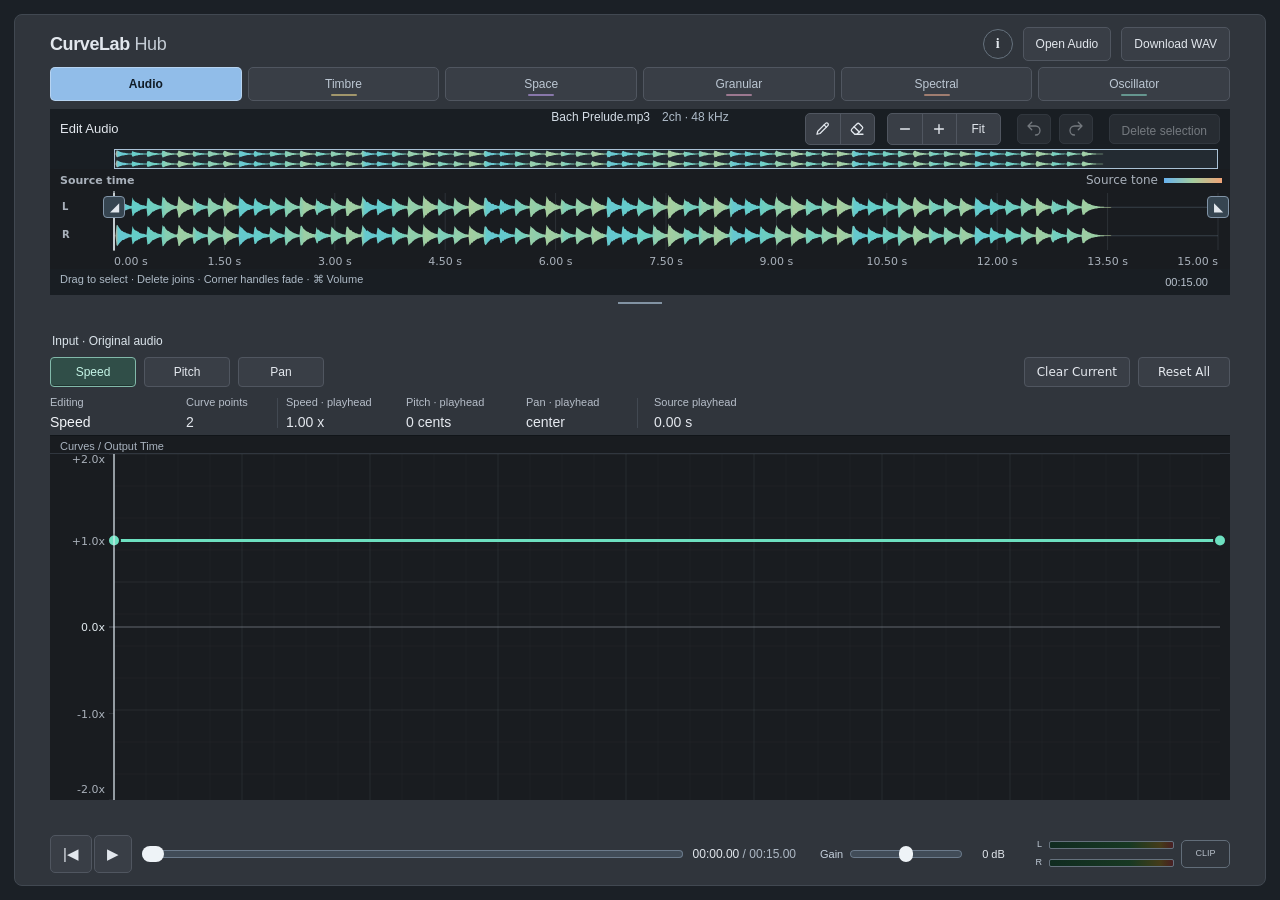
==== index.html @ de9a6516 "Let users discard over-limit drafts to reopen Hub history" ====
<!doctype html><html lang="en"><head><meta charset="utf-8"><meta name="viewport" content="width=device-width,initial-scale=1"><title>CurveLab Hub · Prototype</title><link rel="stylesheet" href="src/style.css?v=hub-continue-output1"></head><body><main>
<div id="workspace-scroll"><div id="workspace-content">
<header><div><h1>CurveLab <span>Hub</span></h1></div><div class="actions"><button id="hub-info-button" class="info-button" aria-haspopup="dialog" aria-controls="hub-info" aria-label="Help and file support" title="Shortcuts and file support">i</button><label class="file">Open Audio<input id="file" type="file" accept="audio/*"></label><button id="export" title="Download the same output that Play uses." disabled>Download WAV</button></div></header>
<p id="import-error" role="alert" hidden></p>
<nav id="labs" aria-label="Choose a Lab"></nav>
<section class="source"><div class="bar"><h2>Edit Audio</h2><div class="source-file-meta"><span id="input-name">Loading audio…</span><span id="metadata"></span><button id="restore-original" type="button" aria-label="Restore original audio" title="Restore original audio" hidden>Original</button></div><div class="actions"><div class="shared-tools" role="group" aria-label="Volume and curve point tools"><button id="source-pen" aria-label="Pencil" aria-pressed="false" title="Pencil: source volume above; curve points below. Click again for source selection."><svg width="18" height="18" viewBox="0 0 24 24" fill="none" stroke="currentColor" stroke-width="1.7" stroke-linecap="round" stroke-linejoin="round" aria-hidden="true" focusable="false"><path d="m5 15 10.5-10.5a2.12 2.12 0 0 1 3 3L8 18l-4 1Z"/><path d="m13.5 6.5 3 3"/></svg></button><button id="source-eraser" aria-label="Eraser" aria-pressed="false" title="Eraser: delete volume or curve points. Audio regions are not deleted."><svg width="18" height="18" viewBox="0 0 24 24" fill="none" stroke="currentColor" stroke-width="1.7" stroke-linecap="round" stroke-linejoin="round" aria-hidden="true" focusable="false"><path d="m9 19-4-4a2 2 0 0 1 0-2.8l7.2-7.2a2 2 0 0 1 2.8 0l4 4a2 2 0 0 1 0 2.8L12 19H9Z"/><path d="m8 9 7 7M12 19h8"/></svg></button></div><div class="zoom-tools" role="group" aria-label="Source zoom"><button id="zoom-out" aria-label="Zoom out" title="Zoom out"><svg width="16" height="16" viewBox="0 0 20 20" fill="none" stroke="currentColor" stroke-width="1.7" stroke-linecap="round" aria-hidden="true" focusable="false"><path d="M4.5 10h11"/></svg></button><button id="zoom-in" aria-label="Zoom in" title="Zoom in"><svg width="16" height="16" viewBox="0 0 20 20" fill="none" stroke="currentColor" stroke-width="1.7" stroke-linecap="round" aria-hidden="true" focusable="false"><path d="M4.5 10h11M10 4.5v11"/></svg></button><button id="zoom-fit" title="Fit the full source">Fit</button></div><span class="hub-help-anchor"><button id="undo-edit" class="edit-history-icon" aria-label="Undo edit" title="Undo edit" disabled><svg viewBox="0 0 24 24" width="18" height="18" aria-hidden="true" focusable="false"><path d="M9 5 4 10l5 5M4 10h10a6 6 0 0 1 0 12" transform="translate(0 -2)"/></svg></button></span><span class="hub-help-anchor"><button id="redo-edit" class="edit-history-icon" aria-label="Redo edit" title="Redo edit" disabled><svg viewBox="0 0 24 24" width="18" height="18" aria-hidden="true" focusable="false"><path d="M9 5 4 10l5 5M4 10h10a6 6 0 0 1 0 12" transform="translate(0 -2)"/></svg></button></span><button id="volume-reset" hidden>Reset volume</button><span class="hub-help-anchor"><button id="delete" disabled>Delete selection</button></span></div></div>
<div id="overview" tabindex="0" role="slider" aria-label="Visible source range" aria-valuemin="0" aria-valuemax="100" aria-valuenow="0"><canvas id="overview-canvas"></canvas><span id="viewport"></span></div>
<div class="wave-wrap"><canvas id="wave" tabindex="0" aria-describedby="edit-help" aria-label="Source waveform. Click to set source position. Drag to select. Delete removes selection."></canvas><button class="fade-handle" id="fade-in-handle" aria-label="Fade in. Drag or use arrows. Home resets.">◢</button><button class="fade-handle" id="fade-out-handle" aria-label="Fade out. Drag or use arrows. Home resets.">◣</button></div>
<div class="bar edit-controls"><span id="selection-length"></span><span id="length"></span></div><p id="edit-help">Drag to select · Delete joins · Corner handles fade</p></section>
<button id="split" role="separator" aria-orientation="horizontal" aria-controls="wave lab-frame-wrap" aria-label="Resize source and Lab editors. Arrow keys adjust."><span></span></button>
<div class="history-band"><nav id="history" aria-label="Sound Chain · Restore a saved stage"></nav><button id="continue-output" type="button" aria-controls="lab-frame-wrap" title="Use the current output as a fresh input in this Lab. Unsaved changes are saved first." hidden disabled>Use Output as Input</button></div>
<div class="bar route"><span id="draft-state" hidden>Modified</span><span id="input-provenance" hidden></span><span id="lab-status">Loading editor…</span><button id="retry-editor" hidden>Retry editor</button><label id="granular-route" hidden>Grain source <select id="grain-channel" title="Mono mix: 50% Left + 50% Right. Left and Right use one original channel."><option value="mix">Mono mix</option><option value="0">Left</option><option value="1">Right</option></select></label><button id="open-ir" hidden>Open separate IR</button><input id="ir-file" type="file" accept="audio/*" hidden></div>
<div id="lab-frame-wrap"><div id="frames"></div><div id="frame-block" hidden>Processing…</div></div>

</div></div>
<footer>
<div class="playback-controls">
<div class="transport"><button id="rewind" aria-label="Return to start">|◀</button><button id="play" aria-label="Play" title="Space: play or pause the stereo preview.">▶</button></div>
<span id="live-state" hidden></span>
<input id="seek" type="range" min="0" max="1000" step="1" value="0" aria-label="Playback position">
<output id="clock"><span id="clock-elapsed">00:00.00</span><span class="clock-total"> / <span id="clock-duration">00:00.00</span></span></output>
</div>
<div class="output-controls">
<div class="output-gain-row">
<label for="output-gain">Gain</label>
<input id="output-gain" type="range" min="-12" max="12" step="0.5" value="0" aria-label="Output Gain" aria-valuetext="0 dB, no adjustment" aria-description="Adjusts processed playback, WAV export and the next Lab handoff. Processed output has a −1 dBFS peak ceiling." title="Output gain · Processed output ceiling: −1 dBFS" disabled>
<output id="output-gain-value" for="output-gain" aria-live="off">0 dB</output>
</div>
<div id="output-meter" role="group" aria-label="Active Lab output level"><div class="hub-meter-channels"><div class="hub-meter-row" role="img" aria-label="Left output: no live reading"><span>L</span><div class="hub-meter-track" aria-hidden="true"><i class="hub-meter-rms"></i><i class="hub-meter-peak"></i><i class="hub-meter-hold"></i></div></div><div class="hub-meter-row" role="img" aria-label="Right output: no live reading"><span>R</span><div class="hub-meter-track" aria-hidden="true"><i class="hub-meter-rms"></i><i class="hub-meter-peak"></i><i class="hub-meter-hold"></i></div></div></div><button id="hub-clip" aria-pressed="false" title="Output clip indicator. Click to reset.">CLIP</button></div></div><button id="cancel" hidden>Cancel</button></footer>
<div class="status-line"><span id="status" role="status" aria-live="polite"></span><progress id="progress" hidden max="1" value="0"></progress></div>

<dialog id="hub-info" lang="en" aria-labelledby="hub-info-title"><div class="info-heading"><h2 id="hub-info-title">CurveLab Hub · Help</h2><div class="info-actions"><select id="hub-info-language" aria-label="Language" autocomplete="off"></select><button id="hub-info-close" aria-label="Close help">×</button></div></div>
<h3>Edit Audio · source waveform</h3><dl><dt>Click / drag</dt><dd>With tools off: seek / select a region.</dd><dt>+ / − / Fit</dt><dd>Focus Edit Audio. Press + (or =) to zoom in and − to zoom out. Click Fit to show the full waveform.</dd><dt>⌘ / Pencil</dt><dd>Hold Command for volume editing, or toggle Pencil. Click adds a point; drag moves it. Mute to +6 dB; straight lines between points.</dd><dt>Eraser / Option-click</dt><dd>Delete an interior volume point. Alt-click on Windows. Audio regions and endpoints stay protected.</dd><dt>Arrow keys / Home</dt><dd>In volume editing: left/right selects a point; up/down adjusts gain. Shift uses finer steps. Home returns a point to 0 dB.</dd><dt>Delete / ⌘A</dt><dd>With volume editing off: delete the selected audio region / select all source audio. Ctrl+A on Windows.</dd><dt>⌘Z / ⇧⌘Z</dt><dd>Undo / redo source edits. Ctrl+Z / Ctrl+Shift+Z on Windows.</dd><dt>Escape</dt><dd>Cancel the pending edit or leave latched volume editing.</dd></dl>
<h3>Lab curve editor</h3><dl><dt>Pencil / Eraser</dt><dd>The same toolbar selects the active Lab's existing point tool. No audio regions are erased.</dd><dt>Shift-drag</dt><dd>Move the clicked and following points vertically; X stays fixed.</dd><dt>Option-click</dt><dd>Delete a curve point on Mac; Ctrl-click on Windows. Endpoints stay protected.</dd><dt>Escape</dt><dd>Cancel a pending group drag.</dd><dt>Option/Alt + ← / →</dt><dd>Timbre and Spectral: reorder the focused effect block.</dd></dl>
<h3>Playback and saved audio</h3><p>Space plays or pauses outside inputs, selectors and help. Changing Labs or selecting a saved stage saves pending processing as a new Sound Chain stage. With a selected stage focused, Delete removes that stage and selects its predecessor. With focus in history, Command+Z restores the last deleted stage. Shift+Command+Z deletes it again. Playback and handoff use stereo. In Space and Granular, Download WAV uses the selected 2-, 4-, or 8-channel output. An unchanged saved stage uses its stored audio. During playback, Gain adjusts immediately and curve changes take effect when the updated audio is ready. Editing the source audio or changing Output Duration in Granular or Oscillator pauses playback. Source edits carry over when you switch Labs.</p>
<h3>Processing and history</h3><p>The waveform shows the working audio. Source edits have their own undo and redo, and selecting a saved stage reopens its input and processing settings for editing. Choose Original in Edit Audio to restore the original for that source. Revising a saved stage creates a branch from the same input and preserves the other stages. Use Output as Input starts a fresh pass in the same Lab from the current output. Pending changes are saved first. For a 4- or 8-channel stage, playback and the next Lab use the same stereo mix. Each stage retains its existing output fades and protection.</p><p>History is memory-only, up to 30 stages / 256 MiB audio. Closing or reloading loses the session.</p><h3>Files and limits</h3><ul><li>Input: up to 3 minutes. Mono is copied equally to Left and Right; multichannel input is not accepted.</li><li>WAV, MP3 and other browser-supported audio. Long or memory-heavy files may fail to decode; the previous valid audio is retained.</li><li>AIFF: mono/stereo 16/24-bit PCM, 8–192 kHz. Compressed AIFF-C and unsupported AIFF variants cannot be opened.</li><li>AIFF limits: 128 MiB file / converted WAV; 192 MiB decoded audio. Other formats depend on browser codecs and available memory.</li><li>Working audio: 48 kHz stereo. Download: 24-bit WAV. Closing or reloading loses this memory-only session.</li></ul></dialog></main>
<script type="module" src="src/app.js?v=hub-history-limit-recovery1"></script></body></html>
---- src/style.css ----
:root{color-scheme:dark;font:13px/1.5 -apple-system,BlinkMacSystemFont,"Segoe UI",sans-serif;background:#191e23;color:#e2e7ed}*{box-sizing:border-box}body{margin:0;padding:16px}main{max-width:1250px;margin:auto;background:#30353c;padding:16px;border-radius:8px}header,.bar,footer,.actions,.tabs,#parameters{display:flex;align-items:center;gap:10px;flex-wrap:wrap}header{justify-content:space-between;margin-bottom:16px}h1{font-size:20px;letter-spacing:-.4px;margin:0;font-weight:500}h2{font-size:13px;font-weight:500;margin:0}p{margin:3px 0;color:#afbac6}button,.file{font:inherit;color:inherit;background:#3b434d;border:1px solid transparent;border-radius:5px;padding:7px 12px;min-height:34px;cursor:pointer}button:hover:not(:disabled),.file:hover{background:#4b5765}button:disabled{opacity:.45;cursor:default}button:focus-visible,input:focus-visible,.file:focus-within{outline:2px solid #94caff;outline-offset:2px}button.active{background:#8abdED;color:#162436}.file{position:relative;overflow:hidden}.file input{position:absolute;inset:0;opacity:0;width:100%;cursor:pointer}.source{background:#191e23;padding:10px 0}.bar{padding:6px 10px}#metadata,#length,#output-length{margin-left:auto;color:#b9c3ce;font-variant-numeric:tabular-nums}#input-name{overflow-wrap:anywhere;max-width:100%}canvas{display:block;width:100%;background:#191e23}#wave{height:160px}#curve{height:224px}#split{display:block;width:100%;height:16px;min-height:16px;padding:0;cursor:row-resize;touch-action:none;background:transparent}#split span{display:block;width:44px;height:2px;margin:auto;background:#8293a3}#split:hover{background:#3e4c59}.tabs{margin-bottom:10px}.tabs button{flex:1}#parameters [aria-pressed="true"]{background:#365a52;border-color:#78ad9f}#level{flex:1;min-width:120px;accent-color:#8abdED}#value{min-width:90px;font-variant-numeric:tabular-nums}#curve-note{padding:0 10px 7px;font-size:12px}.subtle{color:#b0bbc6;font-size:12px}footer{padding-top:14px}#status{flex:1;min-width:160px;overflow-wrap:anywhere}#apply{background:#b7d3ee;color:#172636}progress{width:100px}details{margin-top:16px;color:#aebcc9;font-size:12px}summary{cursor:pointer}details p{max-width:85ch}[hidden]{display:none!important}@media(max-width:600px){body{padding:0}main{padding:10px;border-radius:0}.tabs button{flex:1 1 28%}header{gap:12px}.actions{width:100%}}@media(pointer:coarse){button,.file{min-height:44px}#split{min-height:44px}#level{min-height:44px}}
.wave-wrap{position:relative}#wave{touch-action:pan-y;cursor:crosshair}#wave[aria-disabled="true"]{cursor:default}#wave:focus-visible{outline:2px solid #94caff;outline-offset:-2px}.fade-handle{position:absolute;transform:translateX(-50%);top:22px;width:32px;height:32px;min-height:32px;padding:0;border:0;background:transparent;cursor:ew-resize;touch-action:none;line-height:1}.fade-handle::before{content:'';position:absolute;inset:5px;border:1px solid #8194a7;border-radius:4px;z-index:-1;background:#364551}#fade-out-handle{top:22px;bottom:auto}.edit-controls{gap:8px 16px;align-items:center}.edit-controls label{display:flex;align-items:center;gap:5px;white-space:nowrap}.edit-controls input{font:inherit;font-variant-numeric:tabular-nums;color:inherit;background:#252e36;border:1px solid #55616c;border-radius:4px;width:112px;min-height:32px;padding:3px 6px}.edit-controls input:disabled{opacity:.5}#selection-length{color:#bdd6e9;font-variant-numeric:tabular-nums}#edit-help{font-size:12px;padding:0 10px;color:#aebbc7}@media(pointer:coarse){.fade-handle{width:44px;height:44px;min-height:44px}.fade-handle::before{inset:11px}.edit-controls input{min-height:44px}}
body{background:#1b2026;padding:14px}main{max-width:1500px;padding:12px 14px;border:1px solid #414851}h1{font-size:18px;font-weight:600}h1 span{font-weight:400;color:#c3cbd4}header{margin-bottom:10px}header p{max-width:65ch;overflow-wrap:anywhere}button,.file{font-size:12px}#metadata{font-size:12px}.source{padding:0 0 6px}#overview{position:relative;height:30px;margin:0 12px 0 64px;cursor:grab;touch-action:pan-y;background:#14181d}#overview-canvas{width:100%;height:30px}#viewport{position:absolute;top:0;bottom:0;left:0;width:100%;border:1px solid #aac2d6;background:#aecce712;box-shadow:0 0 0 100vw #0004;pointer-events:none}#overview{overflow:hidden}#overview:focus-visible{outline:2px solid #94caff}.edit-controls{font-size:11px;gap:6px 12px}.edit-controls input{font-size:11px;width:94px;min-height:28px}#edit-help{font-size:11px}#labs{display:flex;gap:6px;margin:0 -2px 6px;flex-wrap:wrap}#labs button{flex:1;min-width:90px;font-size:13px;min-height:40px;border:1px solid transparent;background:#293039;color:#bcc7d3}#labs button[aria-pressed="true"]{background:var(--lab-color);border-color:#ffffff55;color:#101c27;font-weight:600}#lab-frame-wrap{position:relative;height:430px;min-height:300px}#frames,iframe{width:100%;height:100%;border:0;display:block}iframe[hidden]{display:none}#frame-block{position:absolute;inset:0;background:#20283166;display:grid;place-content:center;z-index:10;cursor:wait;backdrop-filter:blur(1px)}.route{padding:0 2px 6px;min-height:30px;justify-content:space-between;color:#b3c0cd;font-size:12px}.route label{display:flex;align-items:center;gap:8px}select{font:inherit;background:#303b47;color:#e1e8ee;border:1px solid #5d6a77;border-radius:4px;padding:6px}footer{border-top:1px solid #48515b;margin-top:8px;padding-top:10px;gap:8px}.transport{display:flex;gap:2px}#seek{flex:1;min-width:100px;accent-color:#8ab9df}#clock{font-size:12px;font-variant-numeric:tabular-nums;white-space:nowrap}#status{font-size:12px}.status-line{display:flex;gap:12px;padding-top:9px;color:#becbd7}dialog{color:inherit;background:#303943;border:1px solid #647789;border-radius:9px;max-width:min(95vw,530px)}dialog::backdrop{background:#0009}dialog p{margin:12px 0}.bar .actions{margin-left:auto}#prepare{background:#465a69}#apply{min-width:70px}#listen{font-size:12px;max-width:105px}details{margin-top:8px}#play,#rewind{font-size:15px}#play.playing{background:#538a80;color:#fff}
@media(max-width:650px){body{padding:0}main{padding:10px;border:0;border-radius:0}#labs button{min-width:90px;flex:1 1 28%}#lab-frame-wrap{min-height:430px}.bar .actions{margin-left:0}footer #seek{min-width:140px}#clock{margin-left:auto}#prepare{margin-left:auto}header .actions{width:100%}}
@media(pointer:coarse){.edit-controls input{min-height:44px}}

.edit-history-icon{display:inline-flex;align-items:center;justify-content:center;width:34px;padding:7px}.edit-history-icon svg{fill:none;stroke:currentColor;stroke-width:1.7;stroke-linecap:round;stroke-linejoin:round}#redo-edit svg{transform:scaleX(-1)}@media(pointer:coarse){.edit-history-icon{width:44px}}

/* Local Hub responsive shell. Playback has its own row, outside the editor scroll area. */
html,body{height:100%;overflow:hidden}
main{max-width:none;width:100%;height:calc(100dvh - 28px);min-height:0;display:flex;flex-direction:column}
#workspace-scroll{flex:1 1 auto;min-height:0;overflow:auto;scrollbar-gutter:stable;overscroll-behavior:contain}
#workspace-content{display:flow-root;min-width:0;padding-right:2px}
main>footer{flex:0 0 auto;position:relative;min-width:0;background:#30353c;margin-top:8px}
main>.status-line{flex:0 0 auto;max-height:6em;overflow:auto;min-width:0}
#workspace-content details{margin-bottom:4px}
#split{scroll-margin:12px}
@media(max-width:650px){main{height:100dvh}#workspace-content{padding-right:0}}
#workspace-content #labs{margin-left:0;margin-right:0}
/* Reserve the fade handle's overhang; keep its full hit area inside the scroll viewport. */
#workspace-content{padding-right:6px}
@media(pointer:coarse){#workspace-content{padding-right:12px}}

/* Hub navigation follows the title/actions row; source/editor order is retained. */
#workspace-content>header{display:grid;grid-template-columns:minmax(0,1fr) auto;gap:3px 8px;align-items:center;margin-bottom:10px}
#workspace-content>header>div:first-child{display:contents}
#workspace-content>header h1{grid-column:1;grid-row:1;-webkit-user-select:none;user-select:none}
#workspace-content>header .actions{grid-column:2;grid-row:1;width:auto;flex-wrap:nowrap;justify-content:flex-end}
#workspace-content>#labs{margin-bottom:12px}
@media(max-width:450px){#workspace-content>header .actions{gap:5px}#workspace-content>header .actions>button,#workspace-content>header .file{padding-left:8px;padding-right:8px;font-size:11px}}

/* One symmetric rail for source, Lab content and playback. */
:root{--hub-surface:#30353c;--hub-rail-safe:6px;--hub-control-fill:#393e46;--hub-control-edge:#505660}
:is(#export,#undo-edit,#redo-edit,#delete,#grain-channel,#retry-editor,#open-ir,#cancel,#volume-reset,#continue-output),
#workspace-content>header .file,.transport>button:not(.playing),#labs button[aria-pressed="false"]{
 background-color:var(--hub-control-fill);border-color:var(--hub-control-edge);
}
:is(button,.file):hover:not(:disabled){--hub-control-fill:#4b5765}
#labs button[aria-pressed="false"]:not(:disabled){position:relative}
#labs button[aria-pressed="false"]:not(:disabled)::after{
 content:"";position:absolute;left:50%;bottom:4px;width:26px;height:2px;transform:translateX(-50%);
 border-radius:1px;background:var(--lab-color);opacity:.62;pointer-events:none;
}
#workspace-scroll{scrollbar-gutter:stable both-edges}
#workspace-content{padding-inline:var(--hub-rail-safe)}
main>footer{border-top:0;margin-inline:calc(var(--hub-rail-safe) + var(--hub-scrollbar-inset,0px));background:var(--hub-surface)}
footer{--transport-hit-height:34px;align-items:center;gap:8px 24px}
.playback-controls{display:flex;align-items:center;gap:8px;flex:1 1 300px;min-width:0}
.playback-controls>#seek{min-width:0}
.playback-controls>#clock{margin-left:0}
.clock-total{color:#afbac6}
.output-controls{--output-value:49px;--output-gap:7px;display:grid;grid-template-columns:repeat(2,minmax(0,1fr));align-items:center;gap:14px;flex:0 1 410px;min-width:0;margin-left:auto}
.output-gain-row{display:grid;grid-template-columns:auto minmax(0,1fr) var(--output-value);align-items:center;gap:var(--output-gap);color:#c5d0dc;font-size:11px}
.output-gain-row label{white-space:nowrap}
#output-gain-value{text-align:center;color:#e2e7ed;font-variant-numeric:tabular-nums;white-space:nowrap}
#output-gain{width:100%;min-width:0;height:30px;margin:0;--range-thumb-width:14px}
#seek{height:34px;--range-thumb-width:22px}
:is(#seek,#output-gain){
 --range-rail:linear-gradient(to right,#8ab9df var(--range-progress,0%),#414c58 var(--range-progress,0%));
 appearance:none;-webkit-appearance:none;padding:0;border:0;border-radius:4px;background:transparent;cursor:ew-resize;
}
#output-gain{--range-rail:linear-gradient(#a1afbd,#a1afbd) center / 1px 100% no-repeat,linear-gradient(to right,#414c58 var(--gain-start,50%),#8ab9df var(--gain-start,50%) var(--gain-end,50%),#414c58 var(--gain-end,50%))}
:is(#seek,#output-gain)::-webkit-slider-runnable-track{height:8px;border-radius:4px;background:var(--range-rail);box-shadow:inset 0 0 0 1px #6b7a8b}
:is(#seek,#output-gain)::-moz-range-track{height:8px;border-radius:4px;background:var(--range-rail);box-shadow:inset 0 0 0 1px #6b7a8b}
:is(#seek,#output-gain)::-webkit-slider-thumb{appearance:none;-webkit-appearance:none;width:var(--range-thumb-width);height:16px;margin-top:-4px;border:0;border-radius:8px;background:#eef3f7}
:is(#seek,#output-gain)::-moz-range-thumb{width:var(--range-thumb-width);height:16px;border:0;border-radius:8px;background:#eef3f7}
:is(#seek,#output-gain):disabled{opacity:.45;cursor:default}
@media(pointer:coarse){footer{--transport-hit-height:44px}#seek,#output-gain{height:44px}}
@media(forced-colors:active){:is(#seek,#output-gain){appearance:auto;-webkit-appearance:auto}}
main>.status-line{padding-inline:calc(var(--hub-rail-safe) + var(--hub-scrollbar-inset,0px))}
@media(pointer:coarse){:root{--hub-rail-safe:12px}}
/* Laptop-height desktop density; retain coarse-pointer target sizes. */
@media(pointer:fine){
 body[data-hub-density="compact"] #workspace-content>header{margin-bottom:6px}
 body[data-hub-density="compact"] #workspace-content>#labs{margin-bottom:8px}
 body[data-hub-density="compact"] #labs button{min-height:34px;font-size:12px;padding-block:5px}
 body[data-hub-density="compact"] .source>.bar{padding-block:4px}
 body[data-hub-density="compact"] #edit-help{margin-block:1px}
 body[data-hub-density="compact"] #history{padding-bottom:6px}
 body[data-hub-density="compact"] main>footer{padding-top:5px;margin-top:5px}
}
@media(pointer:fine) and (min-width:900px){
 body[data-hub-density="compact"] #workspace-content>header{grid-template-columns:minmax(0,1fr) auto;gap:3px 14px}
 body[data-hub-density="compact"] #workspace-content>header h1{grid-column:1;grid-row:1}
 body[data-hub-density="compact"] #workspace-content>header .actions{grid-column:2;grid-row:1}
 body[data-hub-density="compact"] .source{position:relative}
 body[data-hub-density="compact"] #overview,body[data-hub-density="compact"] #overview-canvas{height:20px}
 body[data-hub-density="compact"] .source>.bar .actions button{min-height:30px;height:30px}
 body[data-hub-density="compact"] .source>.edit-controls{position:absolute;right:0;bottom:5px;padding-block:0;max-width:260px}
 body[data-hub-density="compact"] #edit-help{padding-right:275px;line-height:18px;min-height:18px}
 body[data-hub-density="compact"] #history{--stage-row-height:24px}
 body[data-hub-density="compact"] #history button{padding-block:2px}
 body[data-hub-density="compact"] .route{min-height:22px;padding-bottom:2px}
}
@media(pointer:fine){body[data-hub-density="compact"] main>footer{padding-top:3px;margin-top:3px}}

#import-error{margin:0 0 8px;padding:6px 10px;background:#452e32;color:#ffd9da;overflow-wrap:anywhere}

/* Saved stages share the same stem at their actual point of origin. */
.history-band{display:flex;align-items:flex-start;flex-wrap:wrap;gap:4px 10px;margin:2px 0 8px;min-width:0}
.history-band:has(#continue-output:not([hidden])) #history:empty{display:none}
#continue-output{margin-block-start:4px;margin-inline-start:auto;max-width:100%}
@media(pointer:fine){#continue-output{min-height:28px;padding:3px 8px}}
#history{--stage-row-height:28px;--stage-row-gap:6px;--stage-elbow:8px;--stage-connector:#778592;flex:1 1 18rem;min-width:0;overflow-x:auto;padding:4px 0}
.history-trees,.history-branches{list-style:none;margin:0;padding:0;width:max-content;display:grid;row-gap:var(--stage-row-gap)}
.history-trees{padding-inline-end:4px}
.history-node{position:relative;display:flex;align-items:flex-start}
.history-origin{max-width:min(220px,45vw);min-height:var(--stage-row-height);padding:0 8px;color:#bdc7d2;font-size:11px;line-height:var(--stage-row-height);overflow:hidden;text-overflow:ellipsis;white-space:nowrap}
.history-branches{position:relative;padding-inline-start:calc(2 * var(--stage-elbow))}
.history-branches>.history-node:only-child::before{content:'›';position:absolute;inset-inline-start:calc(-2 * var(--stage-elbow));top:0;width:calc(2 * var(--stage-elbow));line-height:var(--stage-row-height);color:var(--stage-connector);text-align:center;pointer-events:none}
.history-branches:has(>.history-node:nth-child(2))::before,.history-branches>.history-node:not(:only-child)::before{content:'';position:absolute;top:calc(var(--stage-row-height) / 2);width:var(--stage-elbow);border-top:1px solid var(--stage-connector);pointer-events:none}
.history-branches:has(>.history-node:nth-child(2))::before{inset-inline-start:0}
.history-branches>.history-node:not(:only-child)::before,.history-branches>.history-node:not(:last-child)::after{inset-inline-start:calc(-1 * var(--stage-elbow))}
.history-branches>.history-node:not(:last-child)::after{content:'';position:absolute;top:calc(var(--stage-row-height) / 2);bottom:calc(-1 * (var(--stage-row-gap) + var(--stage-row-height) / 2));border-inline-start:1px solid var(--stage-connector);pointer-events:none}
#history button{position:relative;display:inline-flex;align-items:center;min-height:var(--stage-row-height);padding:4px 10px 4px 14px;background:var(--hub-control-fill);border-color:var(--hub-control-edge);font-size:11px;font-weight:500;white-space:nowrap}
#history button::before{content:'';position:absolute;inset-block:6px;inset-inline-start:5px;width:2px;border-radius:1px;background:var(--stage-color,#a0afbf);pointer-events:none}
#history button[aria-current="step"]{border-color:#edf5fc}
#history button:focus-visible{text-decoration:underline;text-underline-offset:3px}
#history:focus-visible{outline:2px solid #94caff;outline-offset:-2px}

#draft-state{border:1px solid #8292a0;border-radius:10px;padding:0 8px;font-size:10px;color:#d9e2eb}
.route{justify-content:flex-start;gap:10px}
#input-provenance{color:#dce5ec;min-width:0;overflow-wrap:anywhere}
.route #granular-route,.route #open-ir{margin-left:auto}
.source .actions .hub-help-anchor{display:inline-flex}
.source .actions .hub-help-anchor:has(> :is(#undo-edit,#delete)){margin-left:8px}
.hub-help-anchor>button:disabled{pointer-events:none}
#hub-control-help{
 position:fixed;z-index:1000;width:max-content;max-width:min(300px,calc(100vw - 24px));
 padding:9px 12px;border:1px solid #65717d;border-radius:6px;background:#252e39;
 color:#e0e6ee;box-shadow:0 5px 18px #0005;font-size:12px;line-height:1.5;overflow-wrap:anywhere;
}
#hub-control-help:lang(ko){word-break:keep-all}
#output-meter{display:grid;grid-template-columns:minmax(0,1fr) var(--output-value);align-items:center;gap:var(--output-gap);min-height:var(--transport-hit-height)}
.hub-meter-channels{display:grid;gap:5px;min-width:0}
.hub-meter-row{display:grid;grid-template-columns:10px minmax(0,1fr);gap:var(--output-gap);align-items:center;font-size:9px;color:#bdc8d3}
.hub-meter-row>span{justify-self:end}
.hub-meter-track{height:8px;position:relative;overflow:hidden;border:1px solid #65717d;border-radius:2px;background:linear-gradient(to right,#102b20 0%,#173822 65%,#323b1c 80%,#453b19 90%,#462c1c 95%,#481f25 100%)}
.hub-meter-rms,.hub-meter-peak{position:absolute;inset:0;background:linear-gradient(to right,#49ca87 0%,#6bd56e 65%,#b9db60 80%,#edce5b 90%,#f39b58 95%,#f26470 100%);clip-path:inset(0 100% 0 0)}
.hub-meter-rms{opacity:.55}.hub-meter-peak{opacity:1}.hub-meter-hold{position:absolute;inset-block:0;width:1px;background:#eff5f8;opacity:0}
#hub-clip{min-height:28px;padding:3px 6px;font-size:9px;color:#b6bec8;border:1px solid #626d79;background:#30353c}
#hub-clip.clipped{color:#ffd5df;background:#5a2035;border-color:#f26470}
@media(pointer:coarse){#history{--stage-row-height:44px}#hub-clip{min-height:44px}}

#live-state{font-size:11px;color:#c5d0dc;white-space:nowrap}
@media(max-width:900px){#live-state{display:none}}

#wave[data-volume-editing="true"]{cursor:url("data:image/svg+xml,%3Csvg xmlns='http://www.w3.org/2000/svg' width='24' height='24' viewBox='0 0 24 24'%3E%3Cpath d='M4 16 16 4l4 4L8 20l-5 1 1-5Z' fill='%23edf4fb' stroke='%23191c20' stroke-width='1.4'/%3E%3Cpath d='m13 7 4 4' fill='none' stroke='%23191c20'/%3E%3C/svg%3E") 3 21,crosshair}

.shared-tools{display:inline-flex;align-items:center;gap:0;margin-right:8px;flex:0 0 auto}
.shared-tools button{width:34px;min-height:30px;padding:5px;display:inline-flex;align-items:center;justify-content:center;border:1px solid #607080;border-radius:4px 0 0 4px}
.shared-tools button+button{border-left:0;border-radius:0 4px 4px 0}
.shared-tools button[aria-pressed="true"]{background:#355b77;color:#edf6ff;border-color:#8fc5f5}
#wave[data-volume-editing="true"][data-volume-tool="eraser"]{cursor:url("data:image/svg+xml,%3Csvg xmlns='http://www.w3.org/2000/svg' width='24' height='24' viewBox='0 0 24 24'%3E%3Cpath d='m4 17 9-12q2-2 4 0l4 4q2 2 0 4l-8 8H8Z' fill='%23edf4fb' stroke='%23191c20' stroke-width='1.5'/%3E%3Cpath d='m6 13 8 8' stroke='%23191c20' stroke-width='1.5'/%3E%3C/svg%3E") 5 18,crosshair}
#hub-info-button.info-button{width:30px;height:30px;min-height:30px;border:1px solid #65717d;border-radius:50%;padding:0;font:600 14px Georgia,serif;display:inline-flex;align-items:center;justify-content:center;background:transparent}
#hub-info{width:min(600px,94vw);max-height:82dvh;overflow:auto;padding:18px;background:#30353c;color:#e2e7ed;font-size:12px;line-height:1.6}
#hub-info:lang(ko){word-break:keep-all;overflow-wrap:anywhere}
#hub-info .info-heading{display:flex;align-items:center;justify-content:space-between;gap:8px 16px;flex-wrap:wrap}
#hub-info .info-actions{display:flex;align-items:center;gap:8px;max-width:100%;margin-left:auto}
#hub-info-language{min-width:0;max-width:100%;font-size:13px;min-height:30px}
@media(pointer:coarse){#hub-info-language,#hub-info-close{min-height:44px}}
#hub-info h2{font-size:16px}#hub-info h3{font-size:13px;margin:16px 0 5px}
#hub-info dl{display:grid;grid-template-columns:minmax(100px,.35fr) minmax(0,1fr);gap:6px 16px;margin:0}
#hub-info dt{color:#e2e7ed;font-weight:500}#hub-info dd{margin:0;color:#becbd7}
#hub-info ul{padding-left:18px;color:#becbd7}#hub-info li{margin-bottom:7px}
#hub-info-close{font-size:20px;line-height:1;padding:4px 9px}
@media(pointer:coarse){.shared-tools button{min-width:44px;min-height:44px}#hub-info-button.info-button{width:44px;height:44px;min-height:44px}}
@media(max-width:450px){#hub-info dl{grid-template-columns:1fr;gap:2px}#hub-info dd{margin-bottom:6px}}

/* Shared source toolbar: equal centers, optical icon weight, deliberate group spacing. */
.source>.bar>.actions{gap:8px}
.shared-tools,.zoom-tools{display:inline-flex;align-items:stretch;gap:0;flex:0 0 auto;margin:0;border:1px solid var(--hub-control-edge);border-radius:5px;overflow:visible;background:var(--hub-control-fill)}
.shared-tools{margin-right:4px}
body .source>.bar .actions :is(.shared-tools,.zoom-tools)>button{display:inline-flex;align-items:center;justify-content:center;width:34px;min-width:34px;height:34px;min-height:34px;padding:0;border:0;border-radius:0;background:transparent;line-height:1}
body .source>.bar .actions :is(.shared-tools,.zoom-tools)>button+button{border-left:1px solid var(--hub-control-edge)}
body .source>.bar .actions :is(.shared-tools,.zoom-tools)>button:first-child{border-radius:4px 0 0 4px}
body .source>.bar .actions :is(.shared-tools,.zoom-tools)>button:last-child{border-radius:0 4px 4px 0}
body .source>.bar .actions :is(.shared-tools,.zoom-tools)>button:hover:not(:disabled){background:#46525f}
body .source>.bar .actions .shared-tools>button[aria-pressed="true"]{background:#355b77;color:#edf6ff;box-shadow:inset 0 -1px #223947}
body .source>.bar .actions .zoom-tools>#zoom-fit{width:auto;min-width:44px;padding-inline:10px;font-size:12px;font-weight:500;white-space:nowrap;letter-spacing:0}
.shared-tools svg,.zoom-tools svg{display:block;flex:none;pointer-events:none}
body .source>.bar .actions :is(.shared-tools,.zoom-tools)>button:focus-visible{position:relative;z-index:1;outline:2px solid #94caff;outline-offset:2px}
@media(pointer:fine){body[data-hub-density="compact"] .source>.bar .actions :is(.shared-tools,.zoom-tools)>button{height:30px;min-height:30px}}
@media(pointer:coarse){body .source>.bar .actions :is(.shared-tools,.zoom-tools)>button{width:44px;min-width:44px;height:44px;min-height:44px}body .source>.bar .actions .zoom-tools>#zoom-fit{min-width:48px}}

/* File identity belongs to the common source editor, adjacent to channel/rate. */
.source-file-meta{display:flex;align-items:center;gap:12px;flex:1 1 160px;min-width:0;max-width:480px}
.source-file-meta #input-name{min-width:0;max-width:320px;overflow:hidden;text-overflow:ellipsis;white-space:nowrap;font-size:12px;color:#d5dee7;overflow-wrap:normal}
.source-file-meta #metadata{flex:0 0 auto;margin-left:0;white-space:nowrap;font-size:12px;color:#aebbc8}
#restore-original{flex:0 0 auto;min-height:28px;padding:3px 7px;background:transparent;color:#bac7d4}
@media(pointer:coarse){#restore-original{min-height:44px}}
@media(max-width:600px){.source-file-meta{max-width:100%}.source-file-meta #input-name{max-width:none}}

@media(max-width:360px){#workspace-content>header{grid-template-columns:1fr}#workspace-content>header .actions{grid-column:1;grid-row:2;justify-content:flex-start}}

/* Center source identity independently of the left title and right tool groups. */
.source>.bar{display:grid;grid-template-columns:auto minmax(0,1fr);grid-template-areas:"title actions" "file file";align-items:center;column-gap:12px;row-gap:4px}
.source>.bar>h2{grid-area:title}
.source>.bar>.actions{grid-area:actions;justify-self:end;justify-content:flex-end;width:auto;max-width:100%;min-width:0;margin-left:0}
.source>.bar>.source-file-meta{grid-area:file;justify-self:center;justify-content:center;max-width:100%;width:auto;min-width:0}
@media(min-width:1280px){.source>.bar{grid-template-columns:minmax(0,1fr) auto minmax(0,1fr);grid-template-areas:"title file actions"}.source>.bar>.source-file-meta{max-width:400px;transform:translateY(-12px)}}
@media(max-width:650px){.source>.bar{grid-template-columns:1fr;grid-template-areas:"title" "file" "actions"}.source>.bar>.actions{justify-self:center;justify-content:center;width:100%}}
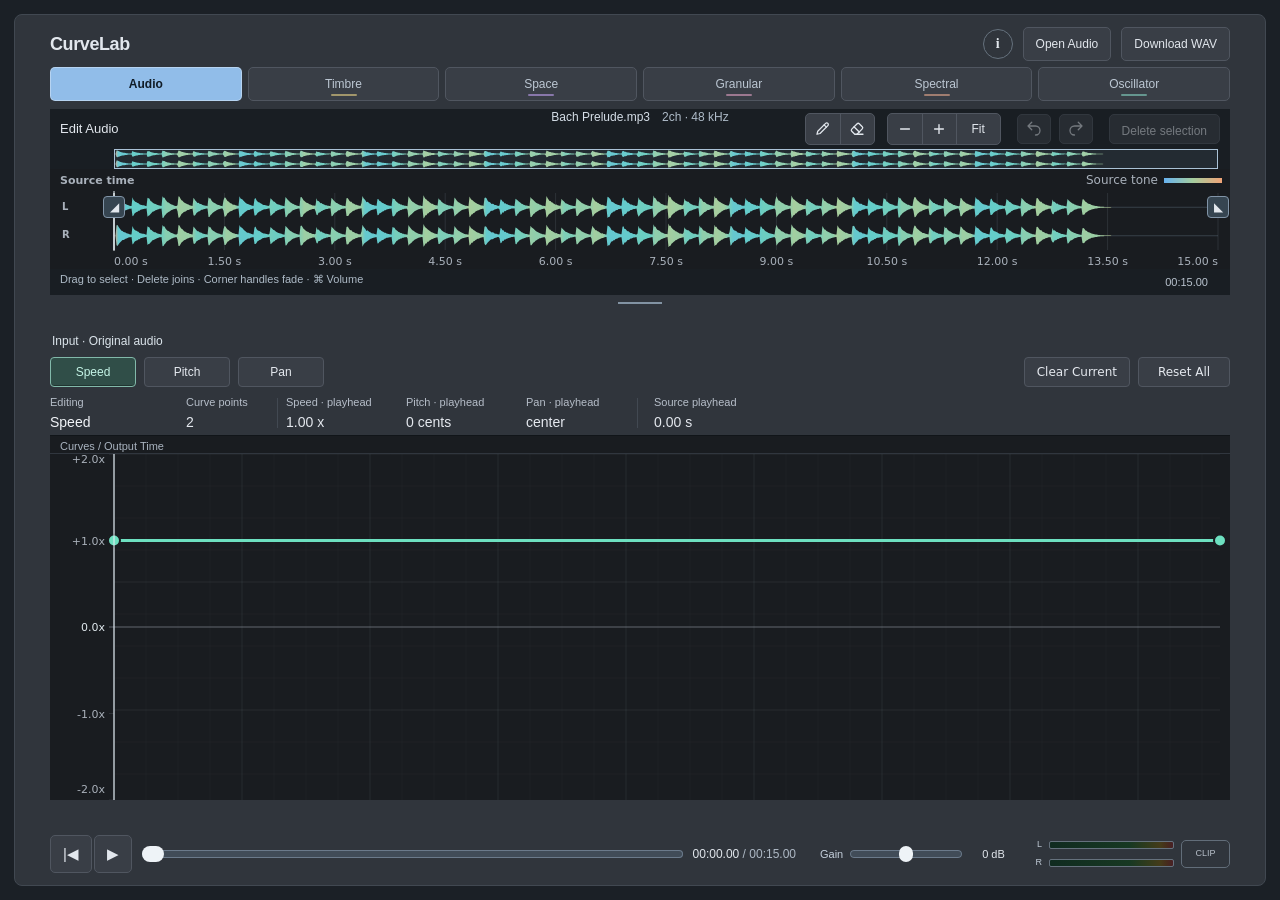
==== commit 5155c735: "Rename the web workspace to CurveLab" ====
--- a/index.html
+++ b/index.html
@@ -1,6 +1,6 @@
-<!doctype html><html lang="en"><head><meta charset="utf-8"><meta name="viewport" content="width=device-width,initial-scale=1"><title>CurveLab Hub · Prototype</title><link rel="stylesheet" href="src/style.css?v=hub-continue-output1"></head><body><main>
+<!doctype html><html lang="en"><head><meta charset="utf-8"><meta name="viewport" content="width=device-width,initial-scale=1"><title>CurveLab · Prototype</title><link rel="stylesheet" href="src/style.css?v=hub-continue-output1"></head><body><main>
 <div id="workspace-scroll"><div id="workspace-content">
-<header><div><h1>CurveLab <span>Hub</span></h1></div><div class="actions"><button id="hub-info-button" class="info-button" aria-haspopup="dialog" aria-controls="hub-info" aria-label="Help and file support" title="Shortcuts and file support">i</button><label class="file">Open Audio<input id="file" type="file" accept="audio/*"></label><button id="export" title="Download the same output that Play uses." disabled>Download WAV</button></div></header>
+<header><div><h1>CurveLab</h1></div><div class="actions"><button id="hub-info-button" class="info-button" aria-haspopup="dialog" aria-controls="hub-info" aria-label="Help and file support" title="Shortcuts and file support">i</button><label class="file">Open Audio<input id="file" type="file" accept="audio/*"></label><button id="export" title="Download the same output that Play uses." disabled>Download WAV</button></div></header>
 <p id="import-error" role="alert" hidden></p>
 <nav id="labs" aria-label="Choose a Lab"></nav>
 <section class="source"><div class="bar"><h2>Edit Audio</h2><div class="source-file-meta"><span id="input-name">Loading audio…</span><span id="metadata"></span><button id="restore-original" type="button" aria-label="Restore original audio" title="Restore original audio" hidden>Original</button></div><div class="actions"><div class="shared-tools" role="group" aria-label="Volume and curve point tools"><button id="source-pen" aria-label="Pencil" aria-pressed="false" title="Pencil: source volume above; curve points below. Click again for source selection."><svg width="18" height="18" viewBox="0 0 24 24" fill="none" stroke="currentColor" stroke-width="1.7" stroke-linecap="round" stroke-linejoin="round" aria-hidden="true" focusable="false"><path d="m5 15 10.5-10.5a2.12 2.12 0 0 1 3 3L8 18l-4 1Z"/><path d="m13.5 6.5 3 3"/></svg></button><button id="source-eraser" aria-label="Eraser" aria-pressed="false" title="Eraser: delete volume or curve points. Audio regions are not deleted."><svg width="18" height="18" viewBox="0 0 24 24" fill="none" stroke="currentColor" stroke-width="1.7" stroke-linecap="round" stroke-linejoin="round" aria-hidden="true" focusable="false"><path d="m9 19-4-4a2 2 0 0 1 0-2.8l7.2-7.2a2 2 0 0 1 2.8 0l4 4a2 2 0 0 1 0 2.8L12 19H9Z"/><path d="m8 9 7 7M12 19h8"/></svg></button></div><div class="zoom-tools" role="group" aria-label="Source zoom"><button id="zoom-out" aria-label="Zoom out" title="Zoom out"><svg width="16" height="16" viewBox="0 0 20 20" fill="none" stroke="currentColor" stroke-width="1.7" stroke-linecap="round" aria-hidden="true" focusable="false"><path d="M4.5 10h11"/></svg></button><button id="zoom-in" aria-label="Zoom in" title="Zoom in"><svg width="16" height="16" viewBox="0 0 20 20" fill="none" stroke="currentColor" stroke-width="1.7" stroke-linecap="round" aria-hidden="true" focusable="false"><path d="M4.5 10h11M10 4.5v11"/></svg></button><button id="zoom-fit" title="Fit the full source">Fit</button></div><span class="hub-help-anchor"><button id="undo-edit" class="edit-history-icon" aria-label="Undo edit" title="Undo edit" disabled><svg viewBox="0 0 24 24" width="18" height="18" aria-hidden="true" focusable="false"><path d="M9 5 4 10l5 5M4 10h10a6 6 0 0 1 0 12" transform="translate(0 -2)"/></svg></button></span><span class="hub-help-anchor"><button id="redo-edit" class="edit-history-icon" aria-label="Redo edit" title="Redo edit" disabled><svg viewBox="0 0 24 24" width="18" height="18" aria-hidden="true" focusable="false"><path d="M9 5 4 10l5 5M4 10h10a6 6 0 0 1 0 12" transform="translate(0 -2)"/></svg></button></span><button id="volume-reset" hidden>Reset volume</button><span class="hub-help-anchor"><button id="delete" disabled>Delete selection</button></span></div></div>
@@ -29,9 +29,9 @@
 <div id="output-meter" role="group" aria-label="Active Lab output level"><div class="hub-meter-channels"><div class="hub-meter-row" role="img" aria-label="Left output: no live reading"><span>L</span><div class="hub-meter-track" aria-hidden="true"><i class="hub-meter-rms"></i><i class="hub-meter-peak"></i><i class="hub-meter-hold"></i></div></div><div class="hub-meter-row" role="img" aria-label="Right output: no live reading"><span>R</span><div class="hub-meter-track" aria-hidden="true"><i class="hub-meter-rms"></i><i class="hub-meter-peak"></i><i class="hub-meter-hold"></i></div></div></div><button id="hub-clip" aria-pressed="false" title="Output clip indicator. Click to reset.">CLIP</button></div></div><button id="cancel" hidden>Cancel</button></footer>
 <div class="status-line"><span id="status" role="status" aria-live="polite"></span><progress id="progress" hidden max="1" value="0"></progress></div>
 
-<dialog id="hub-info" lang="en" aria-labelledby="hub-info-title"><div class="info-heading"><h2 id="hub-info-title">CurveLab Hub · Help</h2><div class="info-actions"><select id="hub-info-language" aria-label="Language" autocomplete="off"></select><button id="hub-info-close" aria-label="Close help">×</button></div></div>
+<dialog id="hub-info" lang="en" aria-labelledby="hub-info-title"><div class="info-heading"><h2 id="hub-info-title">CurveLab · Help</h2><div class="info-actions"><select id="hub-info-language" aria-label="Language" autocomplete="off"></select><button id="hub-info-close" aria-label="Close help">×</button></div></div>
 <h3>Edit Audio · source waveform</h3><dl><dt>Click / drag</dt><dd>With tools off: seek / select a region.</dd><dt>+ / − / Fit</dt><dd>Focus Edit Audio. Press + (or =) to zoom in and − to zoom out. Click Fit to show the full waveform.</dd><dt>⌘ / Pencil</dt><dd>Hold Command for volume editing, or toggle Pencil. Click adds a point; drag moves it. Mute to +6 dB; straight lines between points.</dd><dt>Eraser / Option-click</dt><dd>Delete an interior volume point. Alt-click on Windows. Audio regions and endpoints stay protected.</dd><dt>Arrow keys / Home</dt><dd>In volume editing: left/right selects a point; up/down adjusts gain. Shift uses finer steps. Home returns a point to 0 dB.</dd><dt>Delete / ⌘A</dt><dd>With volume editing off: delete the selected audio region / select all source audio. Ctrl+A on Windows.</dd><dt>⌘Z / ⇧⌘Z</dt><dd>Undo / redo source edits. Ctrl+Z / Ctrl+Shift+Z on Windows.</dd><dt>Escape</dt><dd>Cancel the pending edit or leave latched volume editing.</dd></dl>
 <h3>Lab curve editor</h3><dl><dt>Pencil / Eraser</dt><dd>The same toolbar selects the active Lab's existing point tool. No audio regions are erased.</dd><dt>Shift-drag</dt><dd>Move the clicked and following points vertically; X stays fixed.</dd><dt>Option-click</dt><dd>Delete a curve point on Mac; Ctrl-click on Windows. Endpoints stay protected.</dd><dt>Escape</dt><dd>Cancel a pending group drag.</dd><dt>Option/Alt + ← / →</dt><dd>Timbre and Spectral: reorder the focused effect block.</dd></dl>
 <h3>Playback and saved audio</h3><p>Space plays or pauses outside inputs, selectors and help. Changing Labs or selecting a saved stage saves pending processing as a new Sound Chain stage. With a selected stage focused, Delete removes that stage and selects its predecessor. With focus in history, Command+Z restores the last deleted stage. Shift+Command+Z deletes it again. Playback and handoff use stereo. In Space and Granular, Download WAV uses the selected 2-, 4-, or 8-channel output. An unchanged saved stage uses its stored audio. During playback, Gain adjusts immediately and curve changes take effect when the updated audio is ready. Editing the source audio or changing Output Duration in Granular or Oscillator pauses playback. Source edits carry over when you switch Labs.</p>
 <h3>Processing and history</h3><p>The waveform shows the working audio. Source edits have their own undo and redo, and selecting a saved stage reopens its input and processing settings for editing. Choose Original in Edit Audio to restore the original for that source. Revising a saved stage creates a branch from the same input and preserves the other stages. Use Output as Input starts a fresh pass in the same Lab from the current output. Pending changes are saved first. For a 4- or 8-channel stage, playback and the next Lab use the same stereo mix. Each stage retains its existing output fades and protection.</p><p>History is memory-only, up to 30 stages / 256 MiB audio. Closing or reloading loses the session.</p><h3>Files and limits</h3><ul><li>Input: up to 3 minutes. Mono is copied equally to Left and Right; multichannel input is not accepted.</li><li>WAV, MP3 and other browser-supported audio. Long or memory-heavy files may fail to decode; the previous valid audio is retained.</li><li>AIFF: mono/stereo 16/24-bit PCM, 8–192 kHz. Compressed AIFF-C and unsupported AIFF variants cannot be opened.</li><li>AIFF limits: 128 MiB file / converted WAV; 192 MiB decoded audio. Other formats depend on browser codecs and available memory.</li><li>Working audio: 48 kHz stereo. Download: 24-bit WAV. Closing or reloading loses this memory-only session.</li></ul></dialog></main>
-<script type="module" src="src/app.js?v=hub-history-limit-recovery1"></script></body></html>
+<script type="module" src="src/app.js?v=curvelab-name1"></script></body></html>
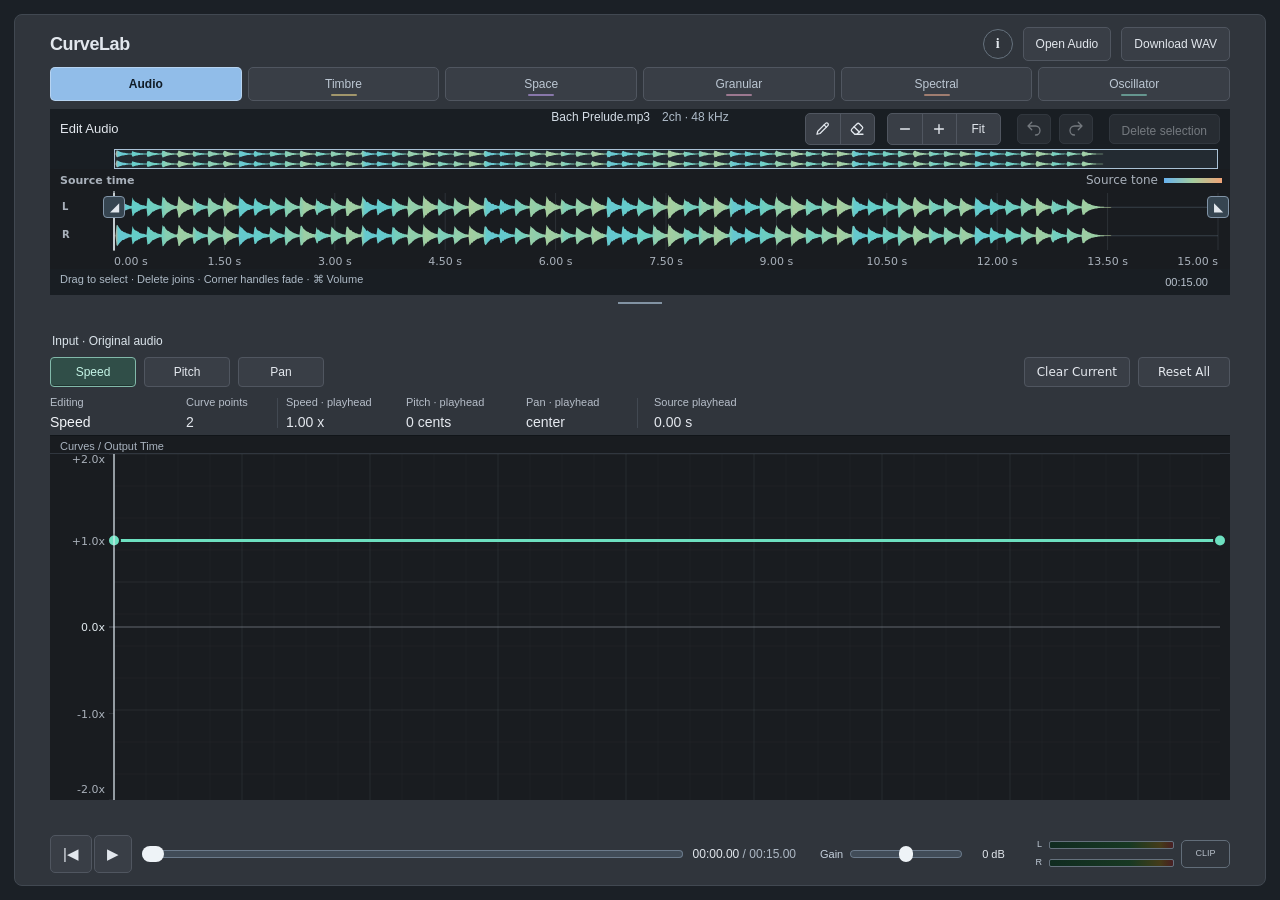
==== commit dbb856f9: "Clear resolved duration, memory and IR warnings in CurveLab" ====
--- a/index.html
+++ b/index.html
@@ -34,4 +34,4 @@
 <h3>Lab curve editor</h3><dl><dt>Pencil / Eraser</dt><dd>The same toolbar selects the active Lab's existing point tool. No audio regions are erased.</dd><dt>Shift-drag</dt><dd>Move the clicked and following points vertically; X stays fixed.</dd><dt>Option-click</dt><dd>Delete a curve point on Mac; Ctrl-click on Windows. Endpoints stay protected.</dd><dt>Escape</dt><dd>Cancel a pending group drag.</dd><dt>Option/Alt + ← / →</dt><dd>Timbre and Spectral: reorder the focused effect block.</dd></dl>
 <h3>Playback and saved audio</h3><p>Space plays or pauses outside inputs, selectors and help. Changing Labs or selecting a saved stage saves pending processing as a new Sound Chain stage. With a selected stage focused, Delete removes that stage and selects its predecessor. With focus in history, Command+Z restores the last deleted stage. Shift+Command+Z deletes it again. Playback and handoff use stereo. In Space and Granular, Download WAV uses the selected 2-, 4-, or 8-channel output. An unchanged saved stage uses its stored audio. During playback, Gain adjusts immediately and curve changes take effect when the updated audio is ready. Editing the source audio or changing Output Duration in Granular or Oscillator pauses playback. Source edits carry over when you switch Labs.</p>
 <h3>Processing and history</h3><p>The waveform shows the working audio. Source edits have their own undo and redo, and selecting a saved stage reopens its input and processing settings for editing. Choose Original in Edit Audio to restore the original for that source. Revising a saved stage creates a branch from the same input and preserves the other stages. Use Output as Input starts a fresh pass in the same Lab from the current output. Pending changes are saved first. For a 4- or 8-channel stage, playback and the next Lab use the same stereo mix. Each stage retains its existing output fades and protection.</p><p>History is memory-only, up to 30 stages / 256 MiB audio. Closing or reloading loses the session.</p><h3>Files and limits</h3><ul><li>Input: up to 3 minutes. Mono is copied equally to Left and Right; multichannel input is not accepted.</li><li>WAV, MP3 and other browser-supported audio. Long or memory-heavy files may fail to decode; the previous valid audio is retained.</li><li>AIFF: mono/stereo 16/24-bit PCM, 8–192 kHz. Compressed AIFF-C and unsupported AIFF variants cannot be opened.</li><li>AIFF limits: 128 MiB file / converted WAV; 192 MiB decoded audio. Other formats depend on browser codecs and available memory.</li><li>Working audio: 48 kHz stereo. Download: 24-bit WAV. Closing or reloading loses this memory-only session.</li></ul></dialog></main>
-<script type="module" src="src/app.js?v=curvelab-name1"></script></body></html>
+<script type="module" src="src/app.js?v=curvelab-resolved-warnings1"></script></body></html>
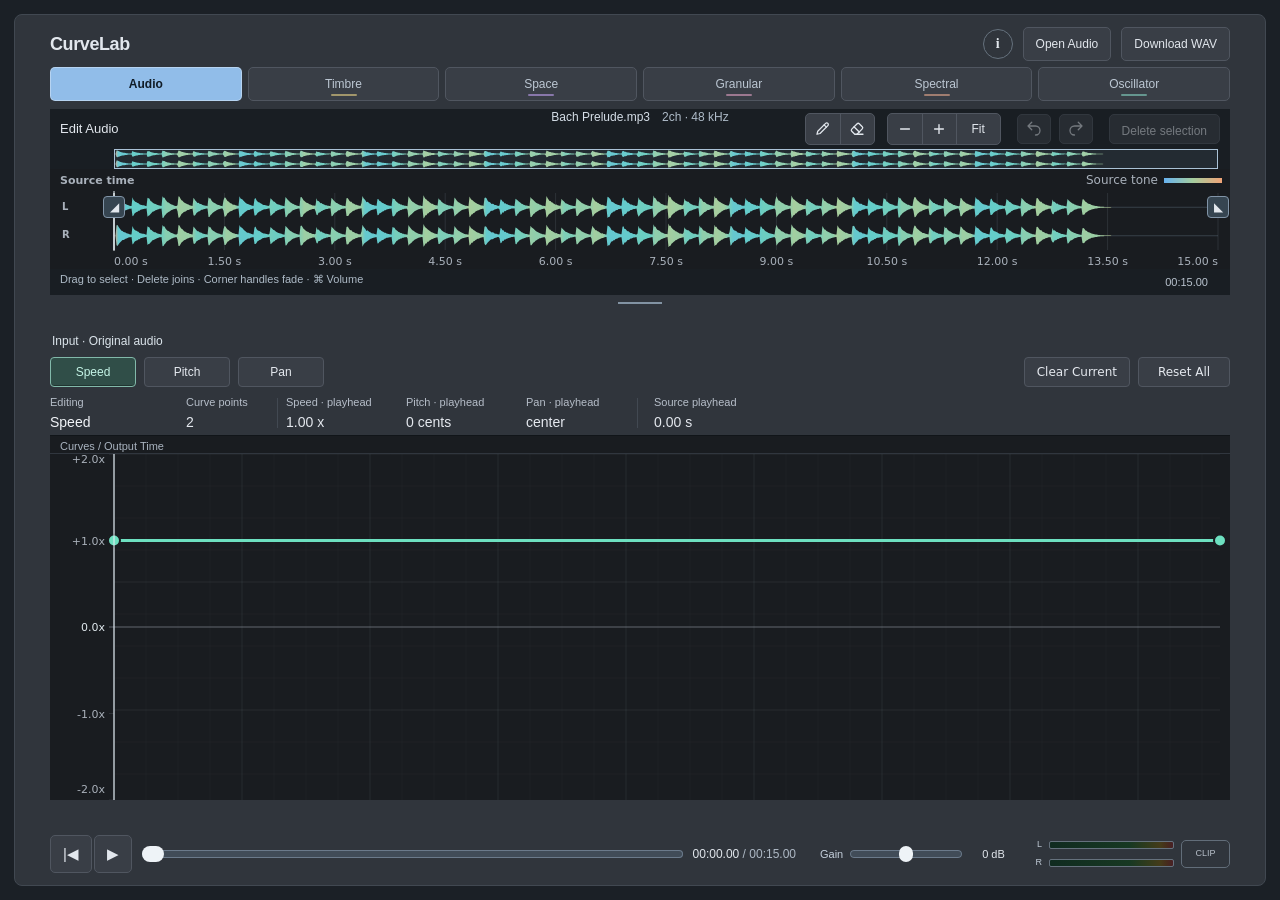
==== commit dec40a7b: "Rename output handoff to Process from Here and localize its help" ====
--- a/index.html
+++ b/index.html
@@ -8,7 +8,7 @@
 <div class="wave-wrap"><canvas id="wave" tabindex="0" aria-describedby="edit-help" aria-label="Source waveform. Click to set source position. Drag to select. Delete removes selection."></canvas><button class="fade-handle" id="fade-in-handle" aria-label="Fade in. Drag or use arrows. Home resets.">◢</button><button class="fade-handle" id="fade-out-handle" aria-label="Fade out. Drag or use arrows. Home resets.">◣</button></div>
 <div class="bar edit-controls"><span id="selection-length"></span><span id="length"></span></div><p id="edit-help">Drag to select · Delete joins · Corner handles fade</p></section>
 <button id="split" role="separator" aria-orientation="horizontal" aria-controls="wave lab-frame-wrap" aria-label="Resize source and Lab editors. Arrow keys adjust."><span></span></button>
-<div class="history-band"><nav id="history" aria-label="Sound Chain · Restore a saved stage"></nav><button id="continue-output" type="button" aria-controls="lab-frame-wrap" title="Use the current output as a fresh input in this Lab. Unsaved changes are saved first." hidden disabled>Use Output as Input</button></div>
+<div class="history-band"><nav id="history" aria-label="Sound Chain · Restore a saved stage"></nav><button id="continue-output" type="button" aria-controls="lab-frame-wrap" title="Start a new pass in this Lab using the current result as the new input. Unsaved changes are saved first; previous stages are kept." hidden disabled>Process from Here</button></div>
 <div class="bar route"><span id="draft-state" hidden>Modified</span><span id="input-provenance" hidden></span><span id="lab-status">Loading editor…</span><button id="retry-editor" hidden>Retry editor</button><label id="granular-route" hidden>Grain source <select id="grain-channel" title="Mono mix: 50% Left + 50% Right. Left and Right use one original channel."><option value="mix">Mono mix</option><option value="0">Left</option><option value="1">Right</option></select></label><button id="open-ir" hidden>Open separate IR</button><input id="ir-file" type="file" accept="audio/*" hidden></div>
 <div id="lab-frame-wrap"><div id="frames"></div><div id="frame-block" hidden>Processing…</div></div>
 
@@ -33,5 +33,5 @@
 <h3>Edit Audio · source waveform</h3><dl><dt>Click / drag</dt><dd>With tools off: seek / select a region.</dd><dt>+ / − / Fit</dt><dd>Focus Edit Audio. Press + (or =) to zoom in and − to zoom out. Click Fit to show the full waveform.</dd><dt>⌘ / Pencil</dt><dd>Hold Command for volume editing, or toggle Pencil. Click adds a point; drag moves it. Mute to +6 dB; straight lines between points.</dd><dt>Eraser / Option-click</dt><dd>Delete an interior volume point. Alt-click on Windows. Audio regions and endpoints stay protected.</dd><dt>Arrow keys / Home</dt><dd>In volume editing: left/right selects a point; up/down adjusts gain. Shift uses finer steps. Home returns a point to 0 dB.</dd><dt>Delete / ⌘A</dt><dd>With volume editing off: delete the selected audio region / select all source audio. Ctrl+A on Windows.</dd><dt>⌘Z / ⇧⌘Z</dt><dd>Undo / redo source edits. Ctrl+Z / Ctrl+Shift+Z on Windows.</dd><dt>Escape</dt><dd>Cancel the pending edit or leave latched volume editing.</dd></dl>
 <h3>Lab curve editor</h3><dl><dt>Pencil / Eraser</dt><dd>The same toolbar selects the active Lab's existing point tool. No audio regions are erased.</dd><dt>Shift-drag</dt><dd>Move the clicked and following points vertically; X stays fixed.</dd><dt>Option-click</dt><dd>Delete a curve point on Mac; Ctrl-click on Windows. Endpoints stay protected.</dd><dt>Escape</dt><dd>Cancel a pending group drag.</dd><dt>Option/Alt + ← / →</dt><dd>Timbre and Spectral: reorder the focused effect block.</dd></dl>
 <h3>Playback and saved audio</h3><p>Space plays or pauses outside inputs, selectors and help. Changing Labs or selecting a saved stage saves pending processing as a new Sound Chain stage. With a selected stage focused, Delete removes that stage and selects its predecessor. With focus in history, Command+Z restores the last deleted stage. Shift+Command+Z deletes it again. Playback and handoff use stereo. In Space and Granular, Download WAV uses the selected 2-, 4-, or 8-channel output. An unchanged saved stage uses its stored audio. During playback, Gain adjusts immediately and curve changes take effect when the updated audio is ready. Editing the source audio or changing Output Duration in Granular or Oscillator pauses playback. Source edits carry over when you switch Labs.</p>
-<h3>Processing and history</h3><p>The waveform shows the working audio. Source edits have their own undo and redo, and selecting a saved stage reopens its input and processing settings for editing. Choose Original in Edit Audio to restore the original for that source. Revising a saved stage creates a branch from the same input and preserves the other stages. Use Output as Input starts a fresh pass in the same Lab from the current output. Pending changes are saved first. For a 4- or 8-channel stage, playback and the next Lab use the same stereo mix. Each stage retains its existing output fades and protection.</p><p>History is memory-only, up to 30 stages / 256 MiB audio. Closing or reloading loses the session.</p><h3>Files and limits</h3><ul><li>Input: up to 3 minutes. Mono is copied equally to Left and Right; multichannel input is not accepted.</li><li>WAV, MP3 and other browser-supported audio. Long or memory-heavy files may fail to decode; the previous valid audio is retained.</li><li>AIFF: mono/stereo 16/24-bit PCM, 8–192 kHz. Compressed AIFF-C and unsupported AIFF variants cannot be opened.</li><li>AIFF limits: 128 MiB file / converted WAV; 192 MiB decoded audio. Other formats depend on browser codecs and available memory.</li><li>Working audio: 48 kHz stereo. Download: 24-bit WAV. Closing or reloading loses this memory-only session.</li></ul></dialog></main>
-<script type="module" src="src/app.js?v=curvelab-resolved-warnings1"></script></body></html>
+<h3>Processing and history</h3><p>The waveform shows the working audio. Source edits have their own undo and redo, and selecting a saved stage reopens its input and processing settings for editing. Choose Original in Edit Audio to restore the original for that source. Revising a saved stage creates a branch from the same input and preserves the other stages. Process from Here starts a new pass in the same Lab using the current result as the new input. Unsaved changes are saved first; previous stages are kept. For a 4- or 8-channel stage, playback and the next Lab use the same stereo mix. Each stage retains its existing output fades and protection.</p><p>History is memory-only, up to 30 stages / 256 MiB audio. Closing or reloading loses the session.</p><h3>Files and limits</h3><ul><li>Input: up to 3 minutes. Mono is copied equally to Left and Right; multichannel input is not accepted.</li><li>WAV, MP3 and other browser-supported audio. Long or memory-heavy files may fail to decode; the previous valid audio is retained.</li><li>AIFF: mono/stereo 16/24-bit PCM, 8–192 kHz. Compressed AIFF-C and unsupported AIFF variants cannot be opened.</li><li>AIFF limits: 128 MiB file / converted WAV; 192 MiB decoded audio. Other formats depend on browser codecs and available memory.</li><li>Working audio: 48 kHz stereo. Download: 24-bit WAV. Closing or reloading loses this memory-only session.</li></ul></dialog></main>
+<script type="module" src="src/app.js?v=curvelab-process-from-here1"></script></body></html>
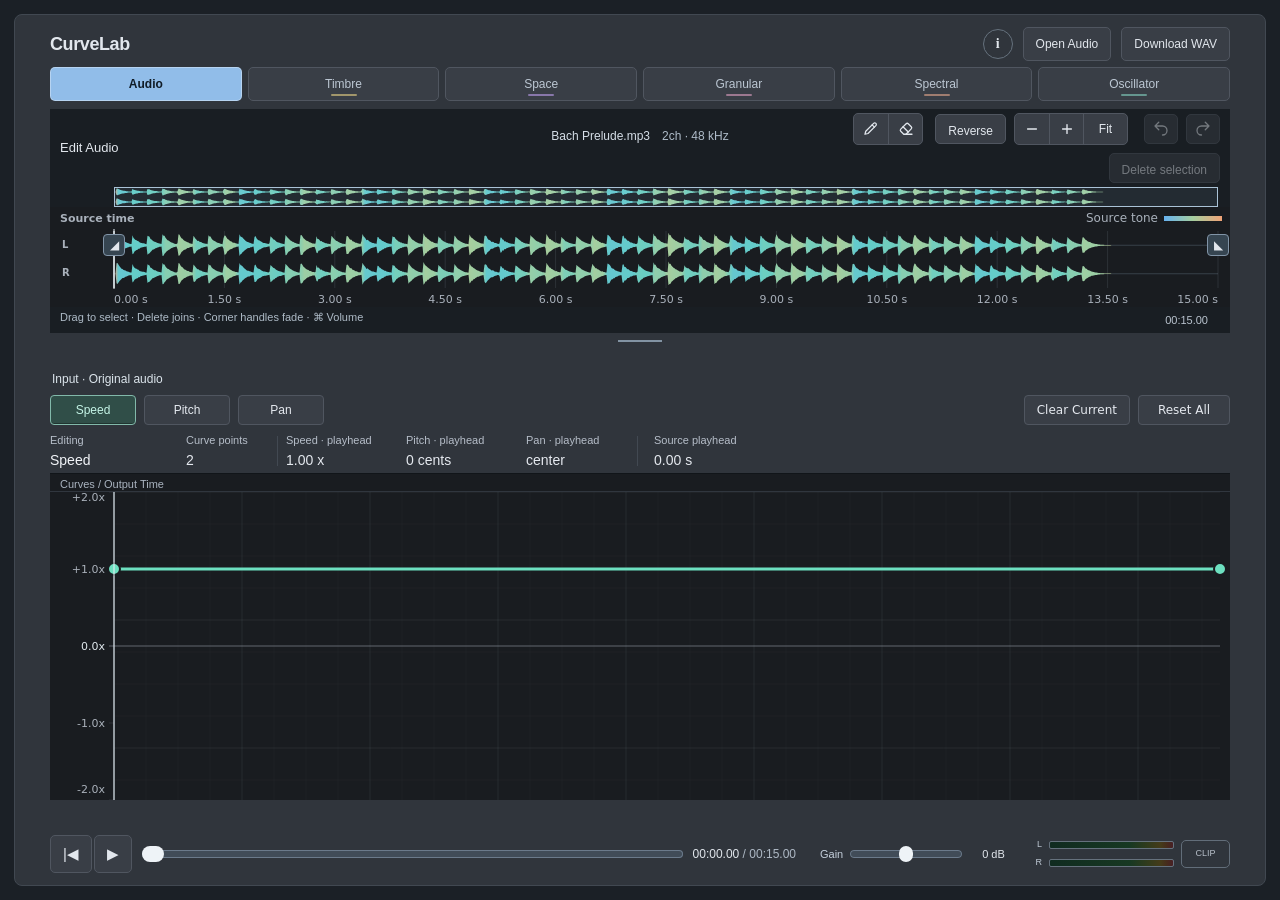
==== commit a2c006f0: "Add whole-audio Reverse to shared Edit Audio" ====
--- a/index.html
+++ b/index.html
@@ -1,9 +1,9 @@
-<!doctype html><html lang="en"><head><meta charset="utf-8"><meta name="viewport" content="width=device-width,initial-scale=1"><title>CurveLab · Prototype</title><link rel="stylesheet" href="src/style.css?v=hub-continue-output1"></head><body><main>
+<!doctype html><html lang="en"><head><meta charset="utf-8"><meta name="viewport" content="width=device-width,initial-scale=1"><title>CurveLab · Prototype</title><link rel="stylesheet" href="src/style.css?v=curvelab-source-reverse1"></head><body><main>
 <div id="workspace-scroll"><div id="workspace-content">
 <header><div><h1>CurveLab</h1></div><div class="actions"><button id="hub-info-button" class="info-button" aria-haspopup="dialog" aria-controls="hub-info" aria-label="Help and file support" title="Shortcuts and file support">i</button><label class="file">Open Audio<input id="file" type="file" accept="audio/*"></label><button id="export" title="Download the same output that Play uses." disabled>Download WAV</button></div></header>
 <p id="import-error" role="alert" hidden></p>
 <nav id="labs" aria-label="Choose a Lab"></nav>
-<section class="source"><div class="bar"><h2>Edit Audio</h2><div class="source-file-meta"><span id="input-name">Loading audio…</span><span id="metadata"></span><button id="restore-original" type="button" aria-label="Restore original audio" title="Restore original audio" hidden>Original</button></div><div class="actions"><div class="shared-tools" role="group" aria-label="Volume and curve point tools"><button id="source-pen" aria-label="Pencil" aria-pressed="false" title="Pencil: source volume above; curve points below. Click again for source selection."><svg width="18" height="18" viewBox="0 0 24 24" fill="none" stroke="currentColor" stroke-width="1.7" stroke-linecap="round" stroke-linejoin="round" aria-hidden="true" focusable="false"><path d="m5 15 10.5-10.5a2.12 2.12 0 0 1 3 3L8 18l-4 1Z"/><path d="m13.5 6.5 3 3"/></svg></button><button id="source-eraser" aria-label="Eraser" aria-pressed="false" title="Eraser: delete volume or curve points. Audio regions are not deleted."><svg width="18" height="18" viewBox="0 0 24 24" fill="none" stroke="currentColor" stroke-width="1.7" stroke-linecap="round" stroke-linejoin="round" aria-hidden="true" focusable="false"><path d="m9 19-4-4a2 2 0 0 1 0-2.8l7.2-7.2a2 2 0 0 1 2.8 0l4 4a2 2 0 0 1 0 2.8L12 19H9Z"/><path d="m8 9 7 7M12 19h8"/></svg></button></div><div class="zoom-tools" role="group" aria-label="Source zoom"><button id="zoom-out" aria-label="Zoom out" title="Zoom out"><svg width="16" height="16" viewBox="0 0 20 20" fill="none" stroke="currentColor" stroke-width="1.7" stroke-linecap="round" aria-hidden="true" focusable="false"><path d="M4.5 10h11"/></svg></button><button id="zoom-in" aria-label="Zoom in" title="Zoom in"><svg width="16" height="16" viewBox="0 0 20 20" fill="none" stroke="currentColor" stroke-width="1.7" stroke-linecap="round" aria-hidden="true" focusable="false"><path d="M4.5 10h11M10 4.5v11"/></svg></button><button id="zoom-fit" title="Fit the full source">Fit</button></div><span class="hub-help-anchor"><button id="undo-edit" class="edit-history-icon" aria-label="Undo edit" title="Undo edit" disabled><svg viewBox="0 0 24 24" width="18" height="18" aria-hidden="true" focusable="false"><path d="M9 5 4 10l5 5M4 10h10a6 6 0 0 1 0 12" transform="translate(0 -2)"/></svg></button></span><span class="hub-help-anchor"><button id="redo-edit" class="edit-history-icon" aria-label="Redo edit" title="Redo edit" disabled><svg viewBox="0 0 24 24" width="18" height="18" aria-hidden="true" focusable="false"><path d="M9 5 4 10l5 5M4 10h10a6 6 0 0 1 0 12" transform="translate(0 -2)"/></svg></button></span><button id="volume-reset" hidden>Reset volume</button><span class="hub-help-anchor"><button id="delete" disabled>Delete selection</button></span></div></div>
+<section class="source"><div class="bar"><h2>Edit Audio</h2><div class="source-file-meta"><span id="input-name">Loading audio…</span><span id="metadata"></span><button id="restore-original" type="button" aria-label="Restore original audio" title="Restore original audio" hidden>Original</button></div><div class="actions"><div class="shared-tools" role="group" aria-label="Volume and curve point tools"><button id="source-pen" aria-label="Pencil" aria-pressed="false" title="Pencil: source volume above; curve points below. Click again for source selection."><svg width="18" height="18" viewBox="0 0 24 24" fill="none" stroke="currentColor" stroke-width="1.7" stroke-linecap="round" stroke-linejoin="round" aria-hidden="true" focusable="false"><path d="m5 15 10.5-10.5a2.12 2.12 0 0 1 3 3L8 18l-4 1Z"/><path d="m13.5 6.5 3 3"/></svg></button><button id="source-eraser" aria-label="Eraser" aria-pressed="false" title="Eraser: delete volume or curve points. Audio regions are not deleted."><svg width="18" height="18" viewBox="0 0 24 24" fill="none" stroke="currentColor" stroke-width="1.7" stroke-linecap="round" stroke-linejoin="round" aria-hidden="true" focusable="false"><path d="m9 19-4-4a2 2 0 0 1 0-2.8l7.2-7.2a2 2 0 0 1 2.8 0l4 4a2 2 0 0 1 0 2.8L12 19H9Z"/><path d="m8 9 7 7M12 19h8"/></svg></button></div><span class="hub-help-anchor"><button id="source-reverse" type="button" aria-label="Reverse entire working audio" title="Reverse the entire working audio, including current volume and fades. Selection and zoom do not limit the range. Undo restores it." disabled>Reverse</button></span><div class="zoom-tools" role="group" aria-label="Source zoom"><button id="zoom-out" aria-label="Zoom out" title="Zoom out"><svg width="16" height="16" viewBox="0 0 20 20" fill="none" stroke="currentColor" stroke-width="1.7" stroke-linecap="round" aria-hidden="true" focusable="false"><path d="M4.5 10h11"/></svg></button><button id="zoom-in" aria-label="Zoom in" title="Zoom in"><svg width="16" height="16" viewBox="0 0 20 20" fill="none" stroke="currentColor" stroke-width="1.7" stroke-linecap="round" aria-hidden="true" focusable="false"><path d="M4.5 10h11M10 4.5v11"/></svg></button><button id="zoom-fit" title="Fit the full source">Fit</button></div><span class="hub-help-anchor"><button id="undo-edit" class="edit-history-icon" aria-label="Undo edit" title="Undo edit" disabled><svg viewBox="0 0 24 24" width="18" height="18" aria-hidden="true" focusable="false"><path d="M9 5 4 10l5 5M4 10h10a6 6 0 0 1 0 12" transform="translate(0 -2)"/></svg></button></span><span class="hub-help-anchor"><button id="redo-edit" class="edit-history-icon" aria-label="Redo edit" title="Redo edit" disabled><svg viewBox="0 0 24 24" width="18" height="18" aria-hidden="true" focusable="false"><path d="M9 5 4 10l5 5M4 10h10a6 6 0 0 1 0 12" transform="translate(0 -2)"/></svg></button></span><button id="volume-reset" hidden>Reset volume</button><span class="hub-help-anchor"><button id="delete" disabled>Delete selection</button></span></div></div>
 <div id="overview" tabindex="0" role="slider" aria-label="Visible source range" aria-valuemin="0" aria-valuemax="100" aria-valuenow="0"><canvas id="overview-canvas"></canvas><span id="viewport"></span></div>
 <div class="wave-wrap"><canvas id="wave" tabindex="0" aria-describedby="edit-help" aria-label="Source waveform. Click to set source position. Drag to select. Delete removes selection."></canvas><button class="fade-handle" id="fade-in-handle" aria-label="Fade in. Drag or use arrows. Home resets.">◢</button><button class="fade-handle" id="fade-out-handle" aria-label="Fade out. Drag or use arrows. Home resets.">◣</button></div>
 <div class="bar edit-controls"><span id="selection-length"></span><span id="length"></span></div><p id="edit-help">Drag to select · Delete joins · Corner handles fade</p></section>
@@ -30,8 +30,8 @@
 <div class="status-line"><span id="status" role="status" aria-live="polite"></span><progress id="progress" hidden max="1" value="0"></progress></div>
 
 <dialog id="hub-info" lang="en" aria-labelledby="hub-info-title"><div class="info-heading"><h2 id="hub-info-title">CurveLab · Help</h2><div class="info-actions"><select id="hub-info-language" aria-label="Language" autocomplete="off"></select><button id="hub-info-close" aria-label="Close help">×</button></div></div>
-<h3>Edit Audio · source waveform</h3><dl><dt>Click / drag</dt><dd>With tools off: seek / select a region.</dd><dt>+ / − / Fit</dt><dd>Focus Edit Audio. Press + (or =) to zoom in and − to zoom out. Click Fit to show the full waveform.</dd><dt>⌘ / Pencil</dt><dd>Hold Command for volume editing, or toggle Pencil. Click adds a point; drag moves it. Mute to +6 dB; straight lines between points.</dd><dt>Eraser / Option-click</dt><dd>Delete an interior volume point. Alt-click on Windows. Audio regions and endpoints stay protected.</dd><dt>Arrow keys / Home</dt><dd>In volume editing: left/right selects a point; up/down adjusts gain. Shift uses finer steps. Home returns a point to 0 dB.</dd><dt>Delete / ⌘A</dt><dd>With volume editing off: delete the selected audio region / select all source audio. Ctrl+A on Windows.</dd><dt>⌘Z / ⇧⌘Z</dt><dd>Undo / redo source edits. Ctrl+Z / Ctrl+Shift+Z on Windows.</dd><dt>Escape</dt><dd>Cancel the pending edit or leave latched volume editing.</dd></dl>
+<h3>Edit Audio · source waveform</h3><dl><dt>Click / drag</dt><dd>With tools off: seek / select a region.</dd><dt>+ / − / Fit</dt><dd>Focus Edit Audio. Press + (or =) to zoom in and − to zoom out. Click Fit to show the full waveform.</dd><dt>⌘ / Pencil</dt><dd>Hold Command for volume editing, or toggle Pencil. Click adds a point; drag moves it. Mute to +6 dB; straight lines between points.</dd><dt>Eraser / Option-click</dt><dd>Delete an interior volume point. Alt-click on Windows. Audio regions and endpoints stay protected.</dd><dt>Reverse</dt><dd>Reverse the entire working audio, including current volume and fades. Selection and zoom do not limit the range. Undo restores the previous audio and controls.</dd><dt>Arrow keys / Home</dt><dd>In volume editing: left/right selects a point; up/down adjusts gain. Shift uses finer steps. Home returns a point to 0 dB.</dd><dt>Delete / ⌘A</dt><dd>With volume editing off: delete the selected audio region / select all source audio. Ctrl+A on Windows.</dd><dt>⌘Z / ⇧⌘Z</dt><dd>Undo / redo source edits. Ctrl+Z / Ctrl+Shift+Z on Windows.</dd><dt>Escape</dt><dd>Cancel the pending edit or leave latched volume editing.</dd></dl>
 <h3>Lab curve editor</h3><dl><dt>Pencil / Eraser</dt><dd>The same toolbar selects the active Lab's existing point tool. No audio regions are erased.</dd><dt>Shift-drag</dt><dd>Move the clicked and following points vertically; X stays fixed.</dd><dt>Option-click</dt><dd>Delete a curve point on Mac; Ctrl-click on Windows. Endpoints stay protected.</dd><dt>Escape</dt><dd>Cancel a pending group drag.</dd><dt>Option/Alt + ← / →</dt><dd>Timbre and Spectral: reorder the focused effect block.</dd></dl>
 <h3>Playback and saved audio</h3><p>Space plays or pauses outside inputs, selectors and help. Changing Labs or selecting a saved stage saves pending processing as a new Sound Chain stage. With a selected stage focused, Delete removes that stage and selects its predecessor. With focus in history, Command+Z restores the last deleted stage. Shift+Command+Z deletes it again. Playback and handoff use stereo. In Space and Granular, Download WAV uses the selected 2-, 4-, or 8-channel output. An unchanged saved stage uses its stored audio. During playback, Gain adjusts immediately and curve changes take effect when the updated audio is ready. Editing the source audio or changing Output Duration in Granular or Oscillator pauses playback. Source edits carry over when you switch Labs.</p>
 <h3>Processing and history</h3><p>The waveform shows the working audio. Source edits have their own undo and redo, and selecting a saved stage reopens its input and processing settings for editing. Choose Original in Edit Audio to restore the original for that source. Revising a saved stage creates a branch from the same input and preserves the other stages. Process from Here starts a new pass in the same Lab using the current result as the new input. Unsaved changes are saved first; previous stages are kept. For a 4- or 8-channel stage, playback and the next Lab use the same stereo mix. Each stage retains its existing output fades and protection.</p><p>History is memory-only, up to 30 stages / 256 MiB audio. Closing or reloading loses the session.</p><h3>Files and limits</h3><ul><li>Input: up to 3 minutes. Mono is copied equally to Left and Right; multichannel input is not accepted.</li><li>WAV, MP3 and other browser-supported audio. Long or memory-heavy files may fail to decode; the previous valid audio is retained.</li><li>AIFF: mono/stereo 16/24-bit PCM, 8–192 kHz. Compressed AIFF-C and unsupported AIFF variants cannot be opened.</li><li>AIFF limits: 128 MiB file / converted WAV; 192 MiB decoded audio. Other formats depend on browser codecs and available memory.</li><li>Working audio: 48 kHz stereo. Download: 24-bit WAV. Closing or reloading loses this memory-only session.</li></ul></dialog></main>
-<script type="module" src="src/app.js?v=curvelab-process-from-here1"></script></body></html>
+<script type="module" src="src/app.js?v=curvelab-source-reverse1"></script></body></html>
--- a/src/style.css
+++ b/src/style.css
@@ -31,7 +31,7 @@
 
 /* One symmetric rail for source, Lab content and playback. */
 :root{--hub-surface:#30353c;--hub-rail-safe:6px;--hub-control-fill:#393e46;--hub-control-edge:#505660}
-:is(#export,#undo-edit,#redo-edit,#delete,#grain-channel,#retry-editor,#open-ir,#cancel,#volume-reset,#continue-output),
+:is(#export,#undo-edit,#redo-edit,#delete,#grain-channel,#retry-editor,#open-ir,#cancel,#volume-reset,#source-reverse,#continue-output),
 #workspace-content>header .file,.transport>button:not(.playing),#labs button[aria-pressed="false"]{
  background-color:var(--hub-control-fill);border-color:var(--hub-control-edge);
 }
